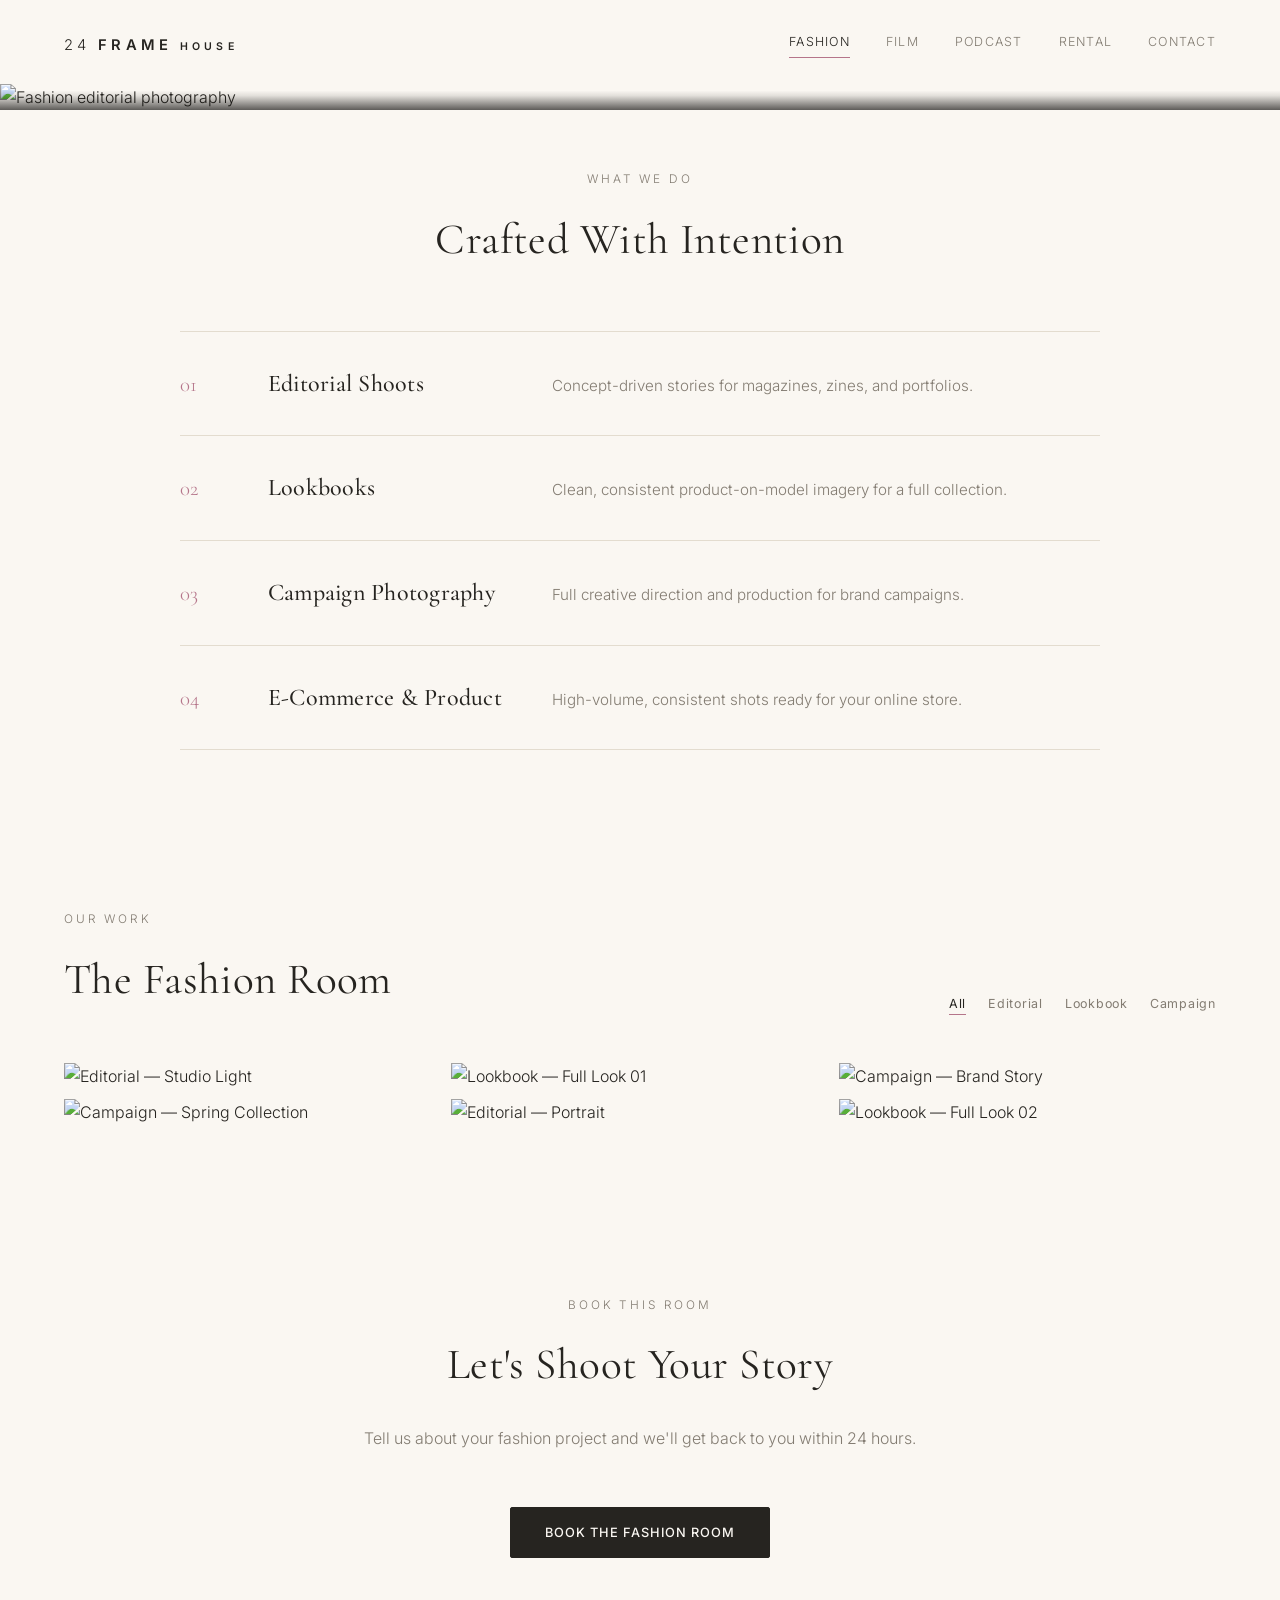
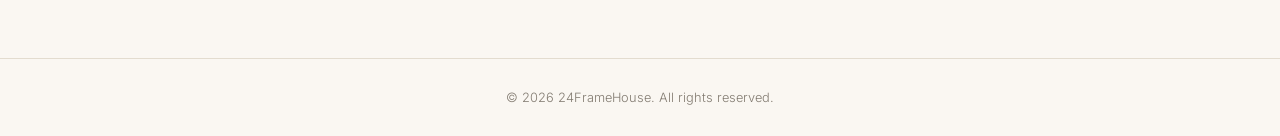
==== fashion.html @ 0b3122cc "Add files via upload" ====
<!DOCTYPE html>
<html lang="en">
<head>
<meta charset="UTF-8">
<meta name="viewport" content="width=device-width, initial-scale=1.0">
<title>The Fashion Room — 24FrameHouse</title>
<meta name="description" content="Fashion and editorial photography at 24FrameHouse — lookbooks, campaigns, and e-commerce imagery.">
<link rel="preconnect" href="https://fonts.googleapis.com">
<link rel="preconnect" href="https://fonts.gstatic.com" crossorigin>
<link href="https://fonts.googleapis.com/css2?family=Cormorant+Garamond:ital,wght@0,300;0,400;0,500;0,600;1,400;1,500&family=Inter:wght@300;400;500;600&display=swap" rel="stylesheet">
<link rel="stylesheet" href="style.css?v=4">
</head>
<body data-room="fashion">

<header class="site-header" id="top">
  <a class="logo" href="index.html"><span class="logo-num">24</span> Frame <span class="logo-small">House</span></a>
  <nav class="nav">
    <a href="fashion.html" class="active">Fashion</a>
    <a href="film.html">Film</a>
    <a href="podcast.html">Podcast</a>
    <a href="rental.html">Rental</a>
    <a href="contact.html">Contact</a>
  </nav>
  <button class="nav-toggle" id="navToggle" aria-label="Open menu">☰</button>
</header>

<section class="hero">
  <img class="hero-img" src="https://picsum.photos/seed/24fh-fashion-hero/1800/1400" alt="Fashion editorial photography">
  <div class="hero-overlay"></div>
  <div class="hero-content">
    <p class="eyebrow">Room 01 — The Fashion Room</p>
    <h1>Fashion &amp; Editorial Photography</h1>
    <p class="hero-sub">From lookbooks to full campaigns — a stylist's eye and a studio's precision for every fashion story.</p>
  </div>
</section>

<section class="section" id="services">
  <p class="eyebrow center">What We Do</p>
  <h2 class="center">Crafted With Intention</h2>

  <div class="services-list">
    <div class="service-row">
      <span class="service-num">01</span>
      <h3>Editorial Shoots</h3>
      <p>Concept-driven stories for magazines, zines, and portfolios.</p>
    </div>
    <div class="service-row">
      <span class="service-num">02</span>
      <h3>Lookbooks</h3>
      <p>Clean, consistent product-on-model imagery for a full collection.</p>
    </div>
    <div class="service-row">
      <span class="service-num">03</span>
      <h3>Campaign Photography</h3>
      <p>Full creative direction and production for brand campaigns.</p>
    </div>
    <div class="service-row">
      <span class="service-num">04</span>
      <h3>E-Commerce &amp; Product</h3>
      <p>High-volume, consistent shots ready for your online store.</p>
    </div>
  </div>
</section>

<section class="section" id="work">
  <div class="section-head">
    <div>
      <p class="eyebrow">Our Work</p>
      <h2>The Fashion Room</h2>
    </div>
    <div class="filters" id="filters">
      <button class="filter-btn active" data-filter="all">All</button>
      <button class="filter-btn" data-filter="editorial">Editorial</button>
      <button class="filter-btn" data-filter="lookbook">Lookbook</button>
      <button class="filter-btn" data-filter="campaign">Campaign</button>
    </div>
  </div>

  <div class="gallery" id="gallery"></div>
</section>

<section class="section contact" id="book">
  <p class="eyebrow center">Book This Room</p>
  <h2 class="center">Let's Shoot Your Story</h2>
  <p class="contact-sub">Tell us about your fashion project and we'll get back to you within 24 hours.</p>
  <a href="contact.html?room=fashion" class="btn">Book the Fashion Room</a>
</section>

<footer class="site-footer">
  <p>&copy; <span id="year"></span> 24FrameHouse. All rights reserved.</p>
</footer>

<div class="lightbox" id="lightbox">
  <button class="lightbox-close" id="lightboxClose" aria-label="Close">✕</button>
  <button class="lightbox-nav lightbox-prev" id="lightboxPrev" aria-label="Previous">‹</button>
  <img id="lightboxImg" src="" alt="">
  <button class="lightbox-nav lightbox-next" id="lightboxNext" aria-label="Next">›</button>
</div>

<script>
window.ROOM_PHOTOS = [
  { src: "https://picsum.photos/seed/24fh-fashion-1/800/1050", category: "editorial", caption: "Editorial — Studio Light" },
  { src: "https://picsum.photos/seed/24fh-fashion-2/800/560", category: "campaign", caption: "Campaign — Spring Collection" },
  { src: "https://picsum.photos/seed/24fh-fashion-3/800/1000", category: "lookbook", caption: "Lookbook — Full Look 01" },
  { src: "https://picsum.photos/seed/24fh-fashion-4/800/1200", category: "editorial", caption: "Editorial — Portrait" },
  { src: "https://picsum.photos/seed/24fh-fashion-5/800/650", category: "campaign", caption: "Campaign — Brand Story" },
  { src: "https://picsum.photos/seed/24fh-fashion-6/800/1100", category: "lookbook", caption: "Lookbook — Full Look 02" },
];
</script>
<script src="script.js"></script>
</body>
</html>
---- style.css ----
:root {
  --bg: #faf7f2;
  --bg-alt: #f1ebe2;
  --text: #262420;
  --text-dim: #837c72;
  --accent: #8a6d47;
  --border: #e3dccf;
  --max-width: 1320px;
}

* { box-sizing: border-box; margin: 0; padding: 0; }

html { scroll-behavior: smooth; }

body {
  background: var(--bg);
  color: var(--text);
  font-family: 'Inter', sans-serif;
  font-weight: 300;
  line-height: 1.65;
}

h1, h2, h3 {
  font-family: 'Cormorant Garamond', serif;
  font-weight: 400;
  letter-spacing: 0.01em;
}

h2 { font-size: clamp(1.9rem, 4vw, 2.7rem); }
h3 { font-weight: 500; }

em { font-style: italic; }

img { display: block; max-width: 100%; }

a { color: inherit; text-decoration: none; }

.eyebrow {
  font-size: 0.74rem;
  letter-spacing: 0.24em;
  text-transform: uppercase;
  color: var(--text-dim);
  margin-bottom: 14px;
}

.eyebrow.center { text-align: center; }
h2.center { text-align: center; margin-bottom: 56px; }

.lede {
  font-family: 'Cormorant Garamond', serif;
  font-size: clamp(1.3rem, 2.4vw, 1.7rem);
  font-weight: 400;
  line-height: 1.6;
  text-align: center;
  max-width: 680px;
  margin: 0 auto;
  color: var(--text);
}

.lede-small {
  font-family: 'Cormorant Garamond', serif;
  font-size: 1.2rem;
  line-height: 1.7;
  color: var(--text-dim);
  margin-bottom: 20px;
}

.link-cta {
  font-size: 0.78rem;
  letter-spacing: 0.1em;
  text-transform: uppercase;
  border-bottom: 1px solid var(--text);
  padding-bottom: 4px;
  transition: color 0.2s, border-color 0.2s;
}

.link-cta:hover { color: var(--accent); border-color: var(--accent); }

/* Header */
.site-header {
  display: flex;
  align-items: center;
  justify-content: space-between;
  gap: 24px;
  padding: 32px 5% 26px;
  background: var(--bg);
}

.logo {
  font-family: 'Inter', sans-serif;
  font-weight: 600;
  font-size: 0.92rem;
  letter-spacing: 0.28em;
  text-transform: uppercase;
}

.logo-num { font-weight: 300; }
.logo-small { font-size: 0.72em; }

.nav { display: flex; gap: 36px; }

.nav a {
  font-size: 0.78rem;
  letter-spacing: 0.1em;
  text-transform: uppercase;
  color: var(--text-dim);
  transition: color 0.2s;
}

.nav a:hover { color: var(--text); }

.nav-toggle {
  display: none;
  background: none;
  border: none;
  color: var(--text);
  font-size: 1.4rem;
  cursor: pointer;
}

/* Room accents */
body[data-room="fashion"] { --accent: #b5758a; }
body[data-room="film"] { --accent: #c9932e; }
body[data-room="podcast"] { --accent: #3f7d7a; }
body[data-room="rental"] { --accent: #c1622b; }

.nav a.active { color: var(--text); border-bottom: 1px solid var(--accent); padding-bottom: 4px; }

/* Hero */
.hero {
  position: relative;
  width: 100%;
  max-height: 88vh;
  overflow: hidden;
}

.hero-img {
  width: 100%;
  height: 100%;
  max-height: 88vh;
  object-fit: cover;
}

.hero-overlay {
  position: absolute;
  inset: 0;
  background: linear-gradient(to top, rgba(10,9,7,0.65) 0%, rgba(10,9,7,0.1) 55%, rgba(10,9,7,0) 75%);
}

.hero-content {
  position: absolute;
  left: 5%;
  right: 5%;
  bottom: 44px;
  z-index: 2;
  max-width: 640px;
  color: #fff;
}

.hero-content .eyebrow { color: rgba(255,255,255,0.85); }

.hero-content h1 {
  font-size: clamp(2.1rem, 5vw, 3.4rem);
  color: #fff;
  line-height: 1.1;
}

.hero-sub {
  font-family: 'Cormorant Garamond', serif;
  font-size: 1.15rem;
  line-height: 1.5;
  color: rgba(255,255,255,0.9);
  margin-top: 14px;
  max-width: 520px;
}

/* Rooms grid (home) */
.rooms-grid {
  display: grid;
  grid-template-columns: repeat(2, 1fr);
  gap: 2px;
  background: var(--border);
}

.room-card {
  position: relative;
  display: block;
  aspect-ratio: 4 / 5;
  overflow: hidden;
  background: var(--bg);
}

.room-card img {
  width: 100%;
  height: 100%;
  object-fit: cover;
  transition: transform 0.6s ease;
}

.room-card:hover img { transform: scale(1.06); }

.room-overlay {
  position: absolute;
  inset: 0;
  background: linear-gradient(to top, rgba(10,9,7,0.8) 0%, rgba(10,9,7,0.15) 55%, rgba(10,9,7,0) 75%);
}

.room-info {
  position: absolute;
  left: 30px;
  right: 30px;
  bottom: 30px;
  color: #fff;
}

.room-num {
  font-size: 0.72rem;
  letter-spacing: 0.2em;
  text-transform: uppercase;
  opacity: 0.8;
  margin-bottom: 8px;
}

.room-info h3 { font-size: 1.6rem; color: #fff; margin-bottom: 6px; }
.room-info p { font-size: 0.86rem; color: rgba(255,255,255,0.85); max-width: 320px; }

.room-enter {
  display: inline-block;
  margin-top: 14px;
  font-size: 0.72rem;
  letter-spacing: 0.1em;
  text-transform: uppercase;
  border-bottom: 1px solid rgba(255,255,255,0.6);
  padding-bottom: 2px;
}

/* Intro */
.intro {
  max-width: 760px;
  margin: 0 auto;
  padding: 90px 5% 100px;
  text-align: center;
}

.intro-actions {
  margin-top: 36px;
  display: flex;
  gap: 40px;
  justify-content: center;
  flex-wrap: wrap;
}

.btn {
  display: inline-block;
  padding: 14px 34px;
  border: 1px solid var(--text);
  background: var(--text);
  color: var(--bg);
  border-radius: 2px;
  font-size: 0.8rem;
  font-weight: 500;
  letter-spacing: 0.08em;
  text-transform: uppercase;
  transition: opacity 0.25s;
  cursor: pointer;
}

.btn:hover { opacity: 0.8; }

/* Sections */
.section {
  max-width: var(--max-width);
  margin: 0 auto;
  padding: 60px 5% 100px;
}

.section-head {
  display: flex;
  align-items: flex-end;
  justify-content: space-between;
  flex-wrap: wrap;
  gap: 20px;
  margin-bottom: 48px;
}

/* Filters */
.filters { display: flex; gap: 22px; flex-wrap: wrap; }

.filter-btn {
  background: none;
  border: none;
  border-bottom: 1px solid transparent;
  color: var(--text-dim);
  padding: 0 0 3px;
  font-family: inherit;
  font-size: 0.78rem;
  letter-spacing: 0.06em;
  cursor: pointer;
  transition: all 0.2s;
  white-space: nowrap;
}

.filter-btn:hover { color: var(--text); }

.filter-btn.active {
  color: var(--text);
  border-color: var(--accent);
}

/* Gallery — masonry */
.gallery {
  column-count: 3;
  column-gap: 10px;
}

.gallery-item {
  display: block;
  break-inside: avoid;
  margin-bottom: 10px;
  cursor: pointer;
  overflow: hidden;
  position: relative;
}

.gallery-item img {
  width: 100%;
  height: auto;
  display: block;
  transition: transform 0.5s ease;
}

.gallery-item:hover img { transform: scale(1.04); }

.gallery-item .caption {
  position: absolute;
  bottom: 0; left: 0; right: 0;
  padding: 16px;
  background: linear-gradient(to top, rgba(0,0,0,0.55), transparent);
  color: #fff;
  font-size: 0.76rem;
  letter-spacing: 0.04em;
  opacity: 0;
  transform: translateY(6px);
  transition: opacity 0.3s, transform 0.3s;
}

.gallery-item:hover .caption { opacity: 1; transform: translateY(0); }

.gallery-item.hidden { display: none; }

/* Services */
.services-list { max-width: 920px; margin: 0 auto; }

.service-row {
  display: grid;
  grid-template-columns: 64px 260px 1fr;
  gap: 24px;
  align-items: baseline;
  padding: 32px 0;
  border-bottom: 1px solid var(--border);
}

.service-row:first-child { border-top: 1px solid var(--border); }

.service-num {
  font-family: 'Cormorant Garamond', serif;
  font-size: 1.3rem;
  color: var(--accent);
}

.service-row h3 { font-size: 1.5rem; }
.service-row p { color: var(--text-dim); font-size: 0.95rem; }

/* About */
.about-grid {
  display: grid;
  grid-template-columns: 0.85fr 1.15fr;
  gap: 70px;
  align-items: center;
}

.about-photo img { filter: saturate(0.9); }

.about-text h2 { margin-bottom: 28px; }

/* Contact */
.contact { text-align: center; }
.contact-sub { color: var(--text-dim); margin-top: -32px; margin-bottom: 56px; }

.contact-grid {
  display: grid;
  grid-template-columns: 0.8fr 1.2fr;
  gap: 60px;
  text-align: left;
}

.contact-info {
  display: flex;
  flex-direction: column;
  gap: 28px;
}

.contact-item {
  display: flex;
  flex-direction: column;
  gap: 4px;
  padding-bottom: 20px;
  border-bottom: 1px solid var(--border);
}

.contact-label {
  font-size: 0.72rem;
  letter-spacing: 0.14em;
  text-transform: uppercase;
  color: var(--text-dim);
}

.contact-item a:hover { color: var(--accent); }

.socials {
  display: flex;
  gap: 24px;
  margin-top: 8px;
  font-size: 0.82rem;
  letter-spacing: 0.05em;
  text-transform: uppercase;
  color: var(--text-dim);
}

.socials a:hover { color: var(--accent); }

.contact-form {
  display: flex;
  flex-direction: column;
  gap: 16px;
}

.form-row { display: flex; gap: 16px; }

.contact-form input,
.contact-form select,
.contact-form textarea {
  width: 100%;
  background: var(--bg-alt);
  border: 1px solid var(--border);
  color: var(--text);
  padding: 14px 16px;
  font-family: inherit;
  font-size: 0.95rem;
  border-radius: 2px;
  resize: vertical;
}

.contact-form select { appearance: none; color: var(--text-dim); }
.contact-form select:valid { color: var(--text); }

.contact-form input:focus,
.contact-form select:focus,
.contact-form textarea:focus {
  outline: none;
  border-color: var(--text);
}

.contact-form .btn { align-self: flex-start; margin-top: 8px; }

.form-note {
  color: var(--accent);
  font-size: 0.85rem;
  min-height: 1.2em;
}

/* Footer */
.site-footer {
  text-align: center;
  padding: 28px 5%;
  border-top: 1px solid var(--border);
  color: var(--text-dim);
  font-size: 0.8rem;
}

/* Lightbox */
.lightbox {
  position: fixed;
  inset: 0;
  background: rgba(10,9,7,0.94);
  display: none;
  align-items: center;
  justify-content: center;
  z-index: 200;
}

.lightbox.open { display: flex; }

.lightbox img {
  max-width: 88vw;
  max-height: 86vh;
  object-fit: contain;
}

.lightbox-close,
.lightbox-nav {
  position: absolute;
  background: none;
  border: none;
  color: #fff;
  font-size: 1.8rem;
  cursor: pointer;
  padding: 12px;
}

.lightbox-close { top: 16px; right: 24px; }
.lightbox-prev { left: 16px; top: 50%; transform: translateY(-50%); }
.lightbox-next { right: 16px; top: 50%; transform: translateY(-50%); }

/* Responsive */
@media (max-width: 1000px) {
  .rooms-grid { grid-template-columns: 1fr; }
  .room-card { aspect-ratio: 4 / 3; }
  .about-grid { grid-template-columns: 1fr; gap: 32px; }
  .about-photo { max-width: 320px; margin: 0 auto; }
  .contact-grid { grid-template-columns: 1fr; }
  .gallery { column-count: 2; }
  .service-row { grid-template-columns: 48px 1fr; }
  .service-row p { grid-column: 2; }
}

@media (max-width: 640px) {
  .nav { display: none; }
  .nav-toggle { display: block; }
  .nav.open {
    display: flex;
    position: absolute;
    top: 100%;
    left: 0;
    right: 0;
    flex-direction: column;
    gap: 18px;
    background: var(--bg);
    padding: 20px 5% 28px;
    border-bottom: 1px solid var(--border);
  }
  .form-row { flex-direction: column; }
  .gallery { column-count: 2; column-gap: 6px; }
  .gallery-item { margin-bottom: 6px; }
  .contact-form .btn { align-self: center; }
}
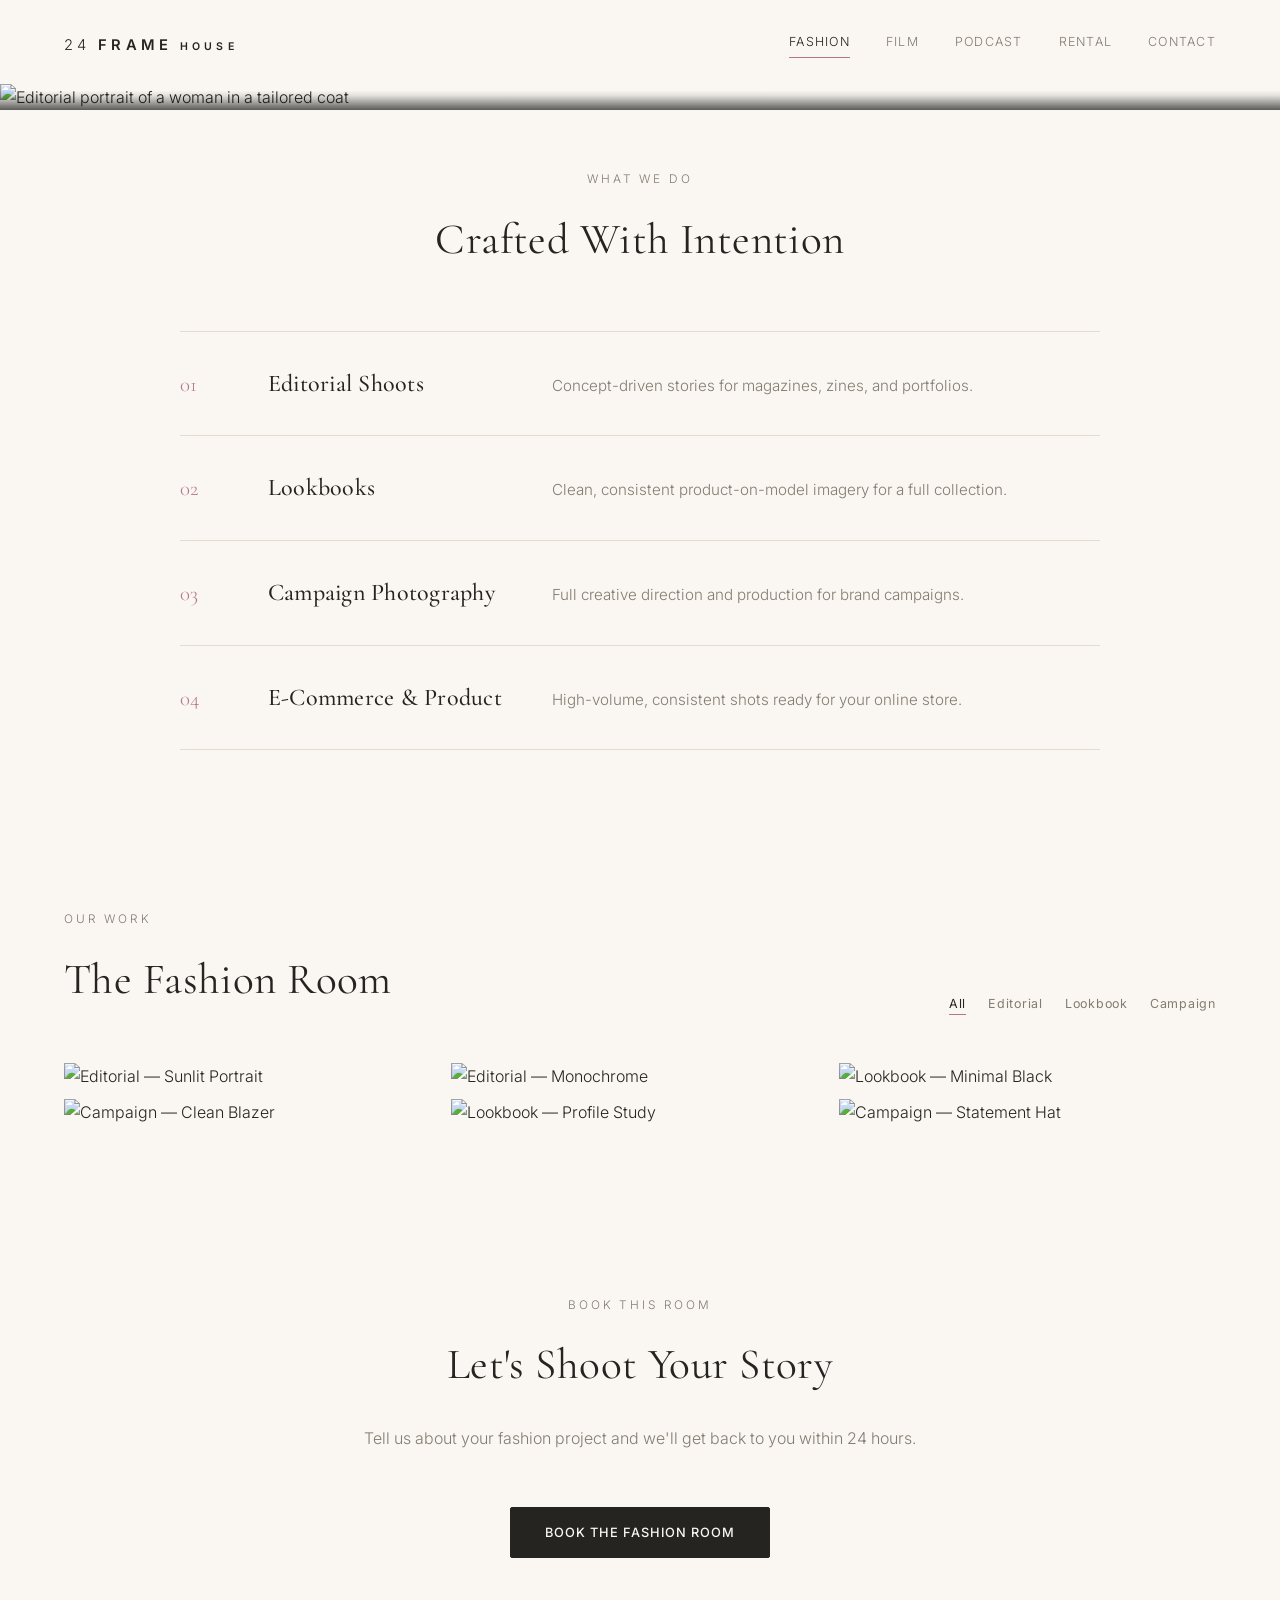
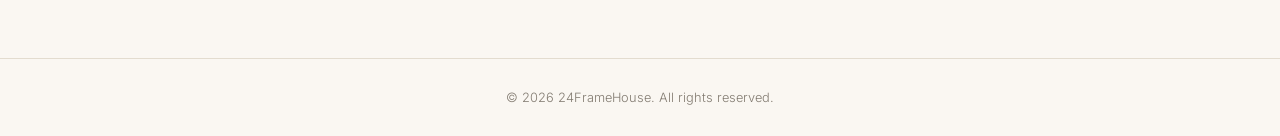
==== commit 01995654: "Add files via upload" ====
--- a/fashion.html
+++ b/fashion.html
@@ -25,7 +25,7 @@
 </header>
 
 <section class="hero">
-  <img class="hero-img" src="https://picsum.photos/seed/24fh-fashion-hero/1800/1400" alt="Fashion editorial photography">
+  <img class="hero-img" src="https://images.unsplash.com/photo-1517462964-21fdcec3f25b?auto=format&fit=crop&w=1800&q=80" alt="Editorial portrait of a woman in a tailored coat">
   <div class="hero-overlay"></div>
   <div class="hero-content">
     <p class="eyebrow">Room 01 — The Fashion Room</p>
@@ -99,12 +99,12 @@
 
 <script>
 window.ROOM_PHOTOS = [
-  { src: "https://picsum.photos/seed/24fh-fashion-1/800/1050", category: "editorial", caption: "Editorial — Studio Light" },
-  { src: "https://picsum.photos/seed/24fh-fashion-2/800/560", category: "campaign", caption: "Campaign — Spring Collection" },
-  { src: "https://picsum.photos/seed/24fh-fashion-3/800/1000", category: "lookbook", caption: "Lookbook — Full Look 01" },
-  { src: "https://picsum.photos/seed/24fh-fashion-4/800/1200", category: "editorial", caption: "Editorial — Portrait" },
-  { src: "https://picsum.photos/seed/24fh-fashion-5/800/650", category: "campaign", caption: "Campaign — Brand Story" },
-  { src: "https://picsum.photos/seed/24fh-fashion-6/800/1100", category: "lookbook", caption: "Lookbook — Full Look 02" },
+  { src: "https://images.unsplash.com/photo-1529139574466-a303027c1d8b?auto=format&fit=crop&w=900&q=80", category: "editorial", caption: "Editorial — Sunlit Portrait" },
+  { src: "https://images.unsplash.com/photo-1571513722275-4b41940f54b8?auto=format&fit=crop&w=900&q=80", category: "campaign", caption: "Campaign — Clean Blazer" },
+  { src: "https://images.unsplash.com/photo-1601597565151-70c4020dc0e1?auto=format&fit=crop&w=900&q=80", category: "editorial", caption: "Editorial — Monochrome" },
+  { src: "https://images.unsplash.com/photo-1527203561188-dae1bc1a417f?auto=format&fit=crop&w=900&q=80", category: "lookbook", caption: "Lookbook — Profile Study" },
+  { src: "https://images.unsplash.com/photo-1606143412458-acc5f86de897?auto=format&fit=crop&w=900&q=80", category: "lookbook", caption: "Lookbook — Minimal Black" },
+  { src: "https://images.unsplash.com/photo-1581841064838-a470c740e8ee?auto=format&fit=crop&w=900&q=80", category: "campaign", caption: "Campaign — Statement Hat" },
 ];
 </script>
 <script src="script.js"></script>
